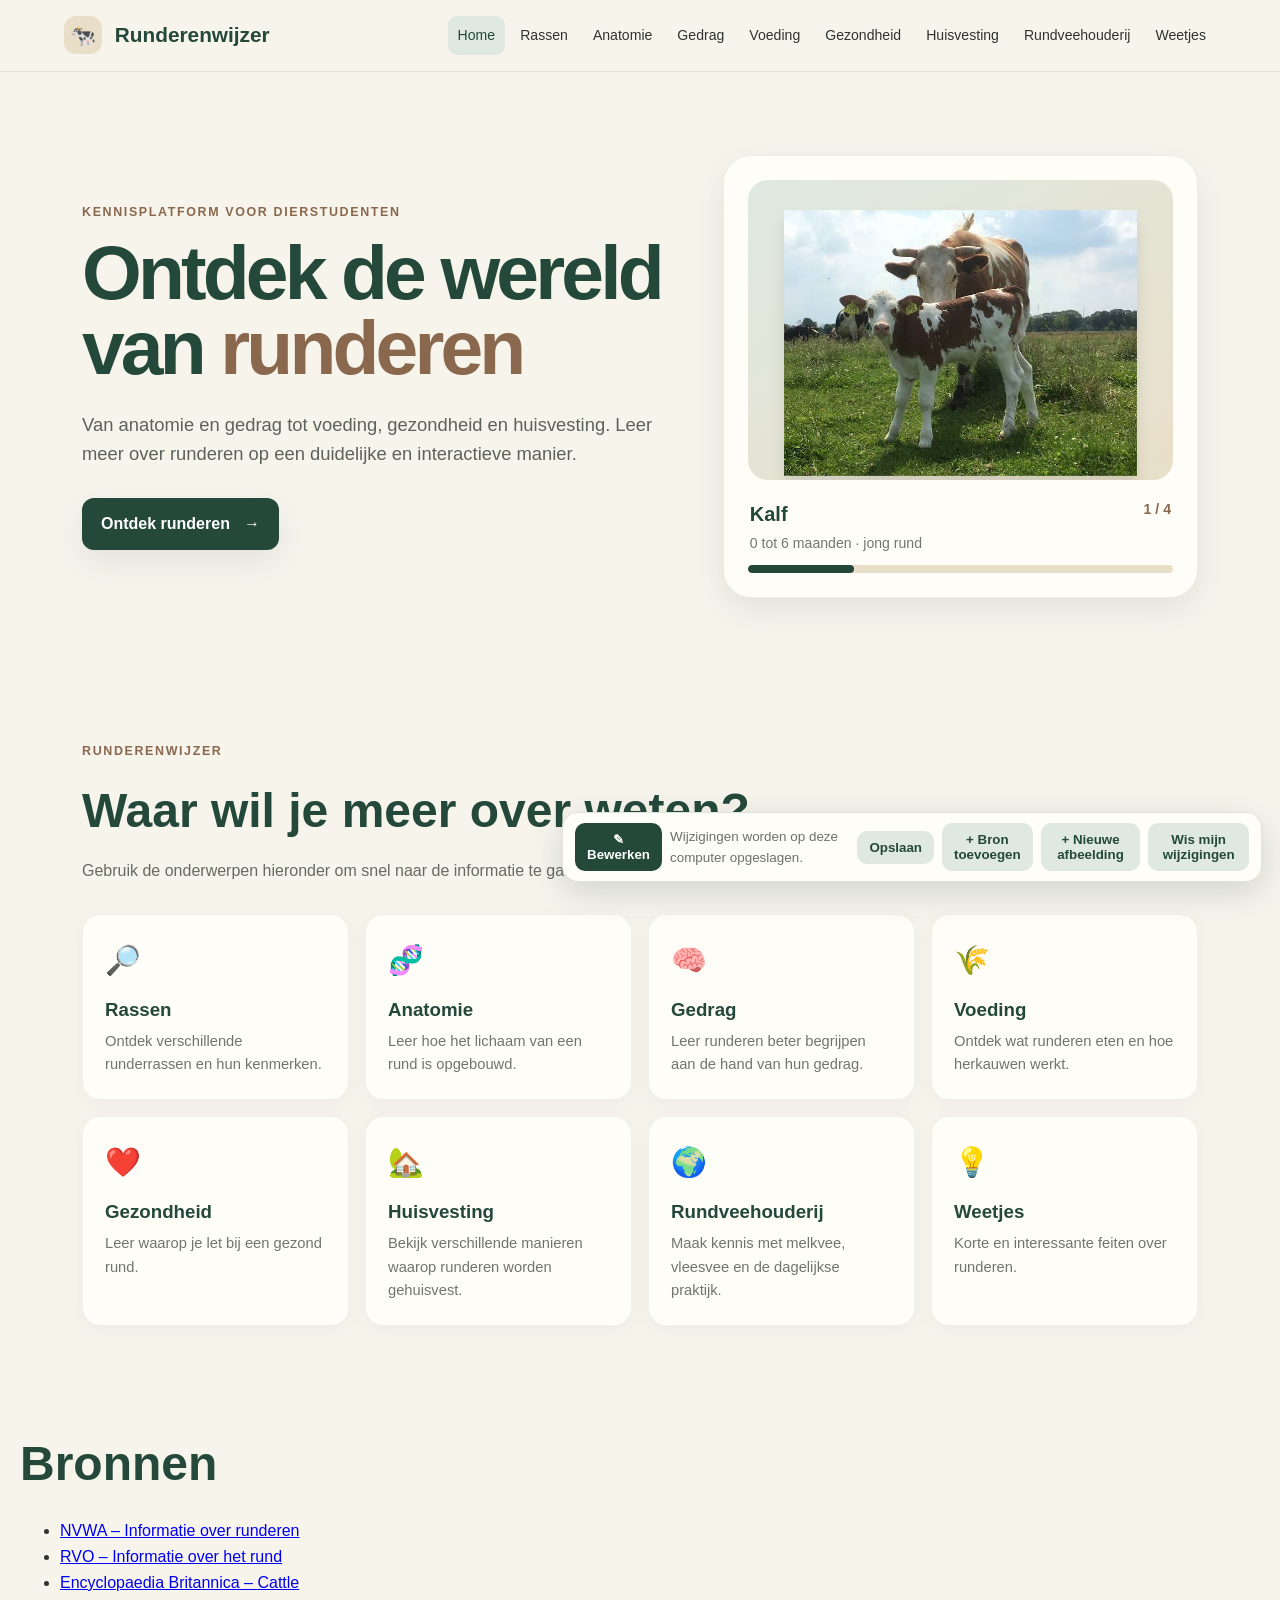
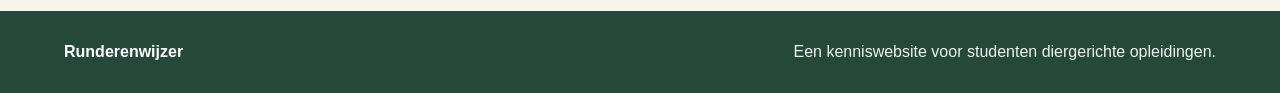
==== index.html @ a96b4395 "Voeg betrouwbare bronnen toe aan index.html" ====
<!DOCTYPE html>
<html lang="nl">
<head>
  <meta charset="UTF-8">
  <meta name="viewport" content="width=device-width, initial-scale=1.0">
  <title>Runderenwijzer</title>
  <meta name="description" content="Runderenwijzer - een interactieve kenniswebsite over runderen voor studenten diergerichte opleidingen.">
  <link rel="stylesheet" href="css/style.css?v=13">
</head>
<body>
  <header class="site-header">
    <a class="logo" href="index.html"><span class="logo-mark">🐄</span> Runderenwijzer</a>
    <nav aria-label="Hoofdnavigatie">
      <a class="active" href="index.html">Home</a>
      <a href="rassen.html">Rassen</a>
      <a href="anatomie.html">Anatomie</a>
      <a href="gedrag.html">Gedrag</a>
      <a href="voeding.html">Voeding</a>
      <a href="gezondheid.html">Gezondheid</a>
      <a href="huisvesting.html">Huisvesting</a>
      <a href="rundveehouderij.html">Rundveehouderij</a>
      <a href="weetjes.html">Weetjes</a>
    </nav>
  </header>

  <main>
    <section class="hero">
      <div class="hero-text">
        <p class="eyebrow">Kennisplatform voor dierstudenten</p>
        <h1>Ontdek de wereld van <span>runderen</span></h1>
        <p class="lead">Van anatomie en gedrag tot voeding, gezondheid en huisvesting. Leer meer over runderen op een duidelijke en interactieve manier.</p>
        <a class="button" href="#ontdek">Ontdek runderen <span>→</span></a>
      </div>

      <div class="cow-card" aria-label="Groei van kalf naar volwassen rund">
        <div class="cow-stage">
          <img class="cow-illustration" id="cowIllustration" src="images/kalf.jpg.png" alt="Kalf" />
        </div>
        <div class="growth-info">
          <div>
            <strong id="growthTitle">Kalf</strong>
            <span id="growthText">De eerste levensfase</span>
          </div>
          <span class="growth-number" id="growthNumber">1 / 4</span>
        </div>
        <div class="growth-track"><div class="growth-fill" id="growthFill"></div></div>
      </div>
    </section>

    <section class="intro" id="ontdek">
      <p class="eyebrow">Runderenwijzer</p>
      <h2>Waar wil je meer over weten?</h2>
      <p>Gebruik de onderwerpen hieronder om snel naar de informatie te gaan die je zoekt.</p>

      <div class="topic-grid">
        <a class="topic-card" href="rassen.html"><span>🔎</span><h3>Rassen</h3><p>Ontdek verschillende runderrassen en hun kenmerken.</p></a>
        <a class="topic-card" href="anatomie.html"><span>🧬</span><h3>Anatomie</h3><p>Leer hoe het lichaam van een rund is opgebouwd.</p></a>
        <a class="topic-card" href="gedrag.html"><span>🧠</span><h3>Gedrag</h3><p>Leer runderen beter begrijpen aan de hand van hun gedrag.</p></a>
        <a class="topic-card" href="voeding.html"><span>🌾</span><h3>Voeding</h3><p>Ontdek wat runderen eten en hoe herkauwen werkt.</p></a>
        <a class="topic-card" href="gezondheid.html"><span>❤️</span><h3>Gezondheid</h3><p>Leer waarop je let bij een gezond rund.</p></a>
        <a class="topic-card" href="huisvesting.html"><span>🏡</span><h3>Huisvesting</h3><p>Bekijk verschillende manieren waarop runderen worden gehuisvest.</p></a>
        <a class="topic-card" href="rundveehouderij.html"><span>🌍</span><h3>Rundveehouderij</h3><p>Maak kennis met melkvee, vleesvee en de dagelijkse praktijk.</p></a>
        <a class="topic-card" href="weetjes.html"><span>💡</span><h3>Weetjes</h3><p>Korte en interessante feiten over runderen.</p></a>
      </div>
    </section>
  
<section class="anatomy-sources">
  <h2>Bronnen</h2>
  <ul>
    <li><a href="https://www.nvwa.nl/onderwerpen/dier/runderen" target="_blank" rel="noopener noreferrer">NVWA – Informatie over runderen</a></li>
    <li><a href="https://www.rvo.nl/huis-en-hobbydieren/rund" target="_blank" rel="noopener noreferrer">RVO – Informatie over het rund</a></li>
    <li><a href="https://www.britannica.com/animal/cattle-livestock" target="_blank" rel="noopener noreferrer">Encyclopaedia Britannica – Cattle</a></li>
  </ul>
</section>
</main>

  <footer>
    <strong>Runderenwijzer</strong>
    <span>Een kenniswebsite voor studenten diergerichte opleidingen.</span>
  </footer>

  <script src="js/script.js?v=12"></script>
</body>
</html>
---- css/style.css ----
:root {
  --green: #24483a;
  --green-light: #dfe9e1;
  --cream: #f7f4ec;
  --sand: #e9dfc9;
  --brown: #8a684e;
  --text: #30332f;
  --white: #fffdf8;
  --shadow: 0 12px 35px rgba(36,72,58,.10);
}
* { box-sizing: border-box; }
html { scroll-behavior: smooth; }
body { margin: 0; font-family: Arial, Helvetica, sans-serif; color: var(--text); background: var(--cream); line-height: 1.6; }
.site-header { position: sticky; top: 0; z-index: 20; display: flex; align-items: center; justify-content: space-between; gap: 24px; padding: 16px 5%; background: rgba(247,244,236,.94); backdrop-filter: blur(10px); border-bottom: 1px solid rgba(36,72,58,.10); }
.logo { color: var(--green); text-decoration: none; font-size: 1.3rem; font-weight: 800; white-space: nowrap; }
.logo-mark { display: inline-flex; width: 38px; height: 38px; align-items: center; justify-content: center; margin-right: 7px; background: var(--sand); border-radius: 12px; }
nav { display: flex; flex-wrap: wrap; justify-content: flex-end; gap: 5px; }
nav a { color: var(--text); text-decoration: none; padding: 8px 10px; border-radius: 9px; font-size: .88rem; }
nav a:hover, nav a.active { color: var(--green); background: var(--green-light); }
main { max-width: 1240px; margin: 0 auto; }
.hero { min-height: 610px; display: grid; grid-template-columns: 1.1fr .9fr; align-items: center; gap: 60px; padding: 75px 5%; }
.eyebrow { color: var(--brown); text-transform: uppercase; letter-spacing: .13em; font-weight: 800; font-size: .78rem; margin: 0 0 12px; }
h1 { color: var(--green); font-size: clamp(2.8rem, 6vw, 5.4rem); line-height: .98; margin: 0 0 24px; letter-spacing: -.05em; }
h1 span { color: var(--brown); }
.lead { max-width: 650px; font-size: 1.15rem; color: #5c625b; margin-bottom: 30px; }
.button { display: inline-flex; gap: 14px; align-items: center; background: var(--green); color: white; text-decoration: none; padding: 13px 19px; border-radius: 12px; font-weight: 700; box-shadow: var(--shadow); }
.button:hover { transform: translateY(-2px); }
.cow-card { background: var(--white); border: 1px solid rgba(36,72,58,.08); border-radius: 28px; padding: 24px; box-shadow: var(--shadow); }
.cow-stage { height: 300px; display: grid; place-items: center; background: linear-gradient(145deg, var(--green-light), var(--sand)); border-radius: 20px; overflow: hidden; }
.cow-illustration { display: block; width: 100%; height: 100%; object-fit: contain; padding: 12px; transition: transform .7s ease, opacity .25s ease; filter: drop-shadow(0 12px 8px rgba(48,51,47,.12)); }\n.cow-illustration.is-changing { opacity: .25; }
.growth-info { display: flex; justify-content: space-between; gap: 15px; padding: 18px 2px 10px; }
.growth-info strong { display: block; color: var(--green); font-size: 1.25rem; }
.growth-info span { color: #73776f; font-size: .88rem; }
.growth-number { font-weight: 800; color: var(--brown) !important; }
.growth-track { height: 8px; background: var(--sand); border-radius: 99px; overflow: hidden; }
.growth-fill { width: 25%; height: 100%; background: var(--green); border-radius: inherit; transition: width .7s ease; }
.intro { padding: 60px 5% 100px; }
h2 { color: var(--green); font-size: clamp(2rem, 4vw, 3rem); margin: 0 0 8px; }
.intro > p:not(.eyebrow) { color: #656b63; margin-top: 0; }
.topic-grid { display: grid; grid-template-columns: repeat(4, 1fr); gap: 16px; margin-top: 30px; }
.topic-card { background: var(--white); border: 1px solid rgba(36,72,58,.07); border-radius: 18px; padding: 22px; text-decoration: none; color: inherit; box-shadow: 0 5px 20px rgba(36,72,58,.05); transition: transform .2s, box-shadow .2s; }
.topic-card:hover { transform: translateY(-5px); box-shadow: var(--shadow); }
.topic-card > span { font-size: 1.8rem; }
.topic-card h3 { color: var(--green); margin: 12px 0 5px; }
.topic-card p { color: #70756e; font-size: .92rem; margin: 0; }
footer { display: flex; justify-content: space-between; gap: 20px; padding: 28px 5%; background: var(--green); color: #eef3ed; }
footer strong { color: white; }
@media (max-width: 1000px) {
  .site-header { align-items: flex-start; flex-direction: column; }
  nav { justify-content: flex-start; }
  .hero { grid-template-columns: 1fr; padding-top: 50px; }
  .topic-grid { grid-template-columns: repeat(2, 1fr); }
}
@media (max-width: 600px) {
  .hero { padding: 40px 5%; }
  .topic-grid { grid-template-columns: 1fr; }
  footer { flex-direction: column; }
  .cow-stage { height: 240px; }
}
.anatomy-explorer { padding: 45px 5% 30px; }
.section-heading { max-width: 720px; margin-bottom: 28px; }
.section-heading h2 { margin-bottom: 6px; }
.section-heading p:last-child { color: #656b63; margin-top: 0; }
.anatomy-layout { display: grid; grid-template-columns: 1.2fr .8fr; gap: 24px; align-items: stretch; }
.interactive-cow { position: relative; min-height: 390px; display: grid; place-items: center; overflow: hidden; background: linear-gradient(145deg,var(--green-light),var(--sand)); border-radius: 26px; }
.cow-image-wrap { position: relative; width: min(82%, 720px); aspect-ratio: 900 / 560; }
.cow-big { position: absolute; inset: 0; width: 100%; height: 100%; object-fit: contain; filter: drop-shadow(0 14px 8px rgba(48,51,47,.14)); user-select: none; }
.hotspot { position: absolute; width: 42px; height: 42px; margin: 0; padding: 0; transform: translate(-50%,-50%); border: 3px solid var(--white); border-radius: 50%; background: var(--green); color: white; cursor: pointer; box-shadow: 0 5px 16px rgba(36,72,58,.25); font-size: 11px; transition: transform .2s, background .2s; z-index: 2; }
.hotspot span { position: absolute; left: 35px; top: 7px; white-space: nowrap; background: var(--white); color: var(--green); padding: 4px 8px; border-radius: 7px; font-size: .75rem; font-weight: 700; opacity: 0; pointer-events: none; transition: opacity .2s; }
.hotspot:hover, .hotspot:focus { transform: translate(-50%,-50%) scale(1.15); background: var(--brown); }
.hotspot:hover span, .hotspot:focus span { opacity: 1; }

/* Posities zijn gebaseerd op de coördinaten van cow.svg (900 x 560). */
.hotspot-ear { left: 18.3%; top: 43.8%; }
.hotspot-eye { left: 23.9%; top: 56.3%; }
.hotspot-mouth { left: 27.8%; top: 63.6%; }
.hotspot-belly { left: 60%; top: 60.7%; }
.hotspot-udder { left: 57.3%; top: 75.7%; }
.hotspot-hoof { left: 76.7%; top: 87.1%; }

.anatomy-info { display: flex; flex-direction: column; justify-content: center; padding: 35px; background: var(--white); border-radius: 26px; box-shadow: var(--shadow); }
.info-tag { width: fit-content; padding: 5px 9px; border-radius: 99px; background: var(--green-light); color: var(--green); font-size: .75rem; font-weight: 800; }
.anatomy-info h3 { color: var(--green); font-size: 1.8rem; margin: 15px 0 8px; }
.anatomy-info p { color: #666c65; margin-top: 0; }
.small-button { width: fit-content; margin-top: 12px; padding: 10px 14px; font-size: .9rem; }
@media (max-width: 800px) {
  .anatomy-layout { grid-template-columns: 1fr; }
  .interactive-cow { min-height: 320px; }
  .cow-image-wrap { width: min(92%, 720px); }
}

/* Bewerkmodus */
#editorToolbar {
  position: fixed;
  right: 18px;
  bottom: 18px;
  z-index: 1000;
  display: flex;
  align-items: center;
  gap: 8px;
  max-width: min(95vw, 700px);
  padding: 10px 12px;
  background: var(--white);
  border: 1px solid rgba(36,72,58,.14);
  border-radius: 16px;
  box-shadow: 0 10px 35px rgba(36,72,58,.18);
  font-size: .84rem;
}
#editorToolbar button {
  border: 0;
  padding: 9px 12px;
  border-radius: 10px;
  background: var(--green-light);
  color: var(--green);
  font-weight: 800;
  cursor: pointer;
}
#editorToolbar .editor-main-btn {
  background: var(--green);
  color: white;
}
#editorToolbar button:hover { transform: translateY(-1px); }
#editorStatus { color: #6b7169; }
body.edit-mode main h1,
body.edit-mode main h2,
body.edit-mode main h3,
body.edit-mode main p,
body.edit-mode main .growth-info strong,
body.edit-mode main .growth-info span {
  outline: 2px dashed rgba(36,72,58,.35);
  outline-offset: 4px;
  cursor: text;
}
#hotspotEditor {
  position: fixed;
  inset: 0;
  z-index: 1100;
  display: none;
  align-items: center;
  justify-content: center;
  padding: 20px;
  background: rgba(20,30,25,.36);
}
#hotspotEditor.visible { display: flex; }
.hotspot-editor-box {
  width: min(520px, 100%);
  padding: 26px;
  background: var(--white);
  border-radius: 20px;
  box-shadow: 0 18px 55px rgba(0,0,0,.22);
  position: relative;
}
.hotspot-editor-box h3 { margin-top: 0; color: var(--green); }
.hotspot-editor-box label {
  display: block;
  margin: 12px 0;
  color: var(--green);
  font-weight: 800;
  font-size: .88rem;
}
.hotspot-editor-box input,
.hotspot-editor-box textarea {
  width: 100%;
  margin-top: 6px;
  padding: 10px 12px;
  border: 1px solid rgba(36,72,58,.18);
  border-radius: 10px;
  font: inherit;
  color: var(--text);
  background: #fff;
}
.hotspot-editor-close {
  position: absolute;
  top: 10px;
  right: 12px;
  border: 0;
  background: transparent;
  font-size: 1.7rem;
  color: #6d726c;
  cursor: pointer;
}
@media (max-width: 700px) {
  #editorToolbar {
    left: 10px;
    right: 10px;
    bottom: 10px;
    flex-wrap: wrap;
    justify-content: flex-start;
  }
  #editorStatus { width: 100%; }
}


body.edit-mode .editable-image {
  outline: 3px dashed rgba(138,104,78,.7);
  outline-offset: 5px;
  cursor: pointer;
}
body.edit-mode .editable-image:hover {
  filter: brightness(.97) drop-shadow(0 14px 8px rgba(48,51,47,.18));
}


.user-added-images {
  padding: 30px 5% 70px;
}
.user-added-images .section-heading {
  margin-bottom: 20px;
}
.user-image-item {
  display: inline-flex;
  vertical-align: top;
  flex-direction: column;
  width: min(360px, 100%);
  margin: 0 16px 16px 0;
  padding: 12px;
  background: var(--white);
  border-radius: 18px;
  box-shadow: 0 5px 20px rgba(36,72,58,.07);
}
.user-added-image {
  width: 100%;
  max-height: 300px;
  object-fit: contain;
  border-radius: 12px;
  background: var(--green-light);
}
.user-image-item p {
  margin: 10px 4px 2px;
  color: var(--green);
  font-weight: 700;
}

.user-added-images{padding:30px 5% 70px}
.user-images-grid{display:grid;grid-template-columns:repeat(auto-fit,minmax(220px,1fr));gap:18px}
.user-image-item{background:var(--white);border-radius:18px;padding:12px;box-shadow:0 5px 20px rgba(36,72,58,.07)}
.user-added-image{display:block;width:100%;max-height:320px;object-fit:contain;border-radius:12px;background:var(--green-light)}
.user-image-item p{margin:10px 4px 2px;color:var(--green);font-weight:700}

/* Rassen */
.race-card {
  margin-top: 34px;
  text-align: left;
  padding: 28px;
}
.race-card h2 {
  margin-bottom: 22px;
}
.race-info-grid {
  display: grid;
  grid-template-columns: repeat(2, minmax(0, 1fr));
  gap: 16px;
}
.race-field {
  background: var(--green-light);
  border-radius: 14px;
  padding: 16px;
}
.race-field h3 {
  margin: 0 0 7px;
  color: var(--green);
  font-size: 1rem;
}
.race-field p {
  min-height: 42px;
  margin: 0;
  color: #60665f;
  white-space: pre-wrap;
}
.race-field p:empty::before {
  content: "Klik op Bewerken om hier informatie in te vullen.";
  color: #8b9189;
  font-style: italic;
}
.race-image-field {
  display: flex;
  flex-direction: column;
}
.race-image {
  display: block;
  width: 100%;
  height: 180px;
  object-fit: contain;
  margin-top: 4px;
  border-radius: 10px;
  background: rgba(255,253,248,.75);
}
.race-sources {
  margin-top: 16px;
}
@media (max-width: 700px) {
  .race-info-grid {
    grid-template-columns: 1fr;
  }
  .race-card {
    padding: 20px;
  }
}


/* Verborgen rasvelden behouden hun plek voor de editor, maar zijn niet zichtbaar. */
.race-hidden-field { display: none !important; }


/* Bronnenveld is altijd goed zichtbaar en klikbaar in de bewerkmodus */
.race-sources p { min-height: 32px; }
.edit-mode .race-sources p { min-height: 45px; padding: 10px; border: 1px dashed currentColor; border-radius: 8px; cursor: text; }
.edit-mode .race-sources p:empty::before { content: "Klik hier om een bron in te vullen"; opacity: .55; }


/* Gedrag */
.gedrag-page { padding-bottom: 70px; }
.gedrag-intro { padding-bottom: 35px; }
.gedrag-grid { display:flex; flex-direction:column; gap:18px; margin:0 5%; }
.gedrag-card { width:100%; min-height:145px; padding:26px 30px; }
.gedrag-card h2 { font-size:1.45rem; margin-bottom:8px; }
.gedrag-card p { margin:0; line-height:1.6; }

/* Opdrachtpagina's */
.assignment-page { padding-bottom:70px; }
.assignment-intro { padding-bottom:35px; }
.assignment-grid { display:flex; flex-direction:column; gap:18px; margin:0 5%; }
.assignment-card { width:100%; min-height:135px; padding:26px 30px; }
.assignment-card h2 { font-size:1.45rem; margin-bottom:8px; }
.assignment-card p { margin:0; line-height:1.6; }
.assignment-section { margin:0 5% 60px; }
.planning-grid { display:flex; flex-direction:column; gap:18px; }
.planning-row { display:grid; grid-template-columns:110px repeat(5,minmax(0,1fr)); gap:12px; align-items:stretch; padding:18px; background:var(--white); border:1px solid rgba(36,72,58,.07); border-radius:18px; box-shadow:0 5px 20px rgba(36,72,58,.05); }
.planning-row > strong { color:var(--green); font-size:1.15rem; padding:12px 4px; }
.planning-row div { background:var(--green-light); border-radius:12px; padding:12px; }
.planning-row h3 { margin:0 0 5px; color:var(--green); font-size:.9rem; }
.planning-row p { margin:0; color:#70756e; font-size:.85rem; }
.signal-game { margin:0 5% 60px; display:grid; grid-template-columns:1fr 1fr; gap:28px; padding:30px; }
.signal-clue { background:var(--green-light); border-radius:16px; padding:24px; }
.signal-clue h2,.signal-quiz h2 { margin-top:0; font-size:1.6rem; }
.signal-clue dl { display:grid; grid-template-columns:1fr 1fr; gap:8px 18px; margin:0; }
.signal-clue dt { font-weight:800; color:var(--green); }
.signal-clue dd { margin:0; color:#60665f; }
.signal-quiz { padding:8px 4px; }
.signal-quiz label { display:block; margin:0 0 14px; color:var(--green); font-weight:800; }
.signal-quiz select { display:block; width:100%; margin-top:6px; padding:11px; border:1px solid rgba(36,72,58,.18); border-radius:10px; background:white; font:inherit; }
#signalResult { min-height:28px; font-weight:800; color:var(--green); }

/* Nieuwe anatomieplaten */
.anatomy-plate-section { margin:0 5% 70px; }
.anatomy-plate { position:relative; display:flex; align-items:center; justify-content:center; padding:25px; min-height:430px; background:var(--white); border:1px solid rgba(36,72,58,.07); border-radius:24px; box-shadow:var(--shadow); overflow:hidden; }
.anatomy-plate img { display:block; width:100%; max-width:900px; max-height:520px; object-fit:contain; }
.anatomy-part { position:absolute; transform:translate(-50%,-50%); border:2px solid var(--white); border-radius:999px; background:var(--green); color:white; padding:8px 11px; font:inherit; font-size:.75rem; font-weight:800; cursor:pointer; box-shadow:0 4px 12px rgba(36,72,58,.22); }
.anatomy-part:hover,.anatomy-part:focus { background:var(--brown); transform:translate(-50%,-50%) scale(1.06); }
.anatomy-popup { margin-top:16px; padding:20px 24px; background:var(--green-light); border-radius:16px; color:#60665f; }
.anatomy-popup strong { display:block; color:var(--green); font-size:1.15rem; margin-bottom:5px; }
.anatomy-popup p { margin:0; }
.anatomy-assignment { display:flex; flex-direction:column; gap:18px; margin:0 5% 70px; }
.anatomy-assignment .topic-card { width:100%; }
.digestive-plate { background:var(--green-light); }
.exterior-plate { background:var(--sand); }

@media(max-width:900px){
  .planning-row{grid-template-columns:1fr 1fr}
  .planning-row>strong{grid-column:1/-1}
  .signal-game{grid-template-columns:1fr}
}
@media(max-width:700px){
  .assignment-card{padding:22px}
  .planning-row{grid-template-columns:1fr}
  .signal-game{margin:0 5% 50px;padding:20px}
  .signal-clue dl{grid-template-columns:1fr}
  .anatomy-plate{min-height:320px;padding:12px}
  .anatomy-part{font-size:.62rem;padding:6px 8px}
}


/* Anatomie: klikpunten volgen exact de afbeelding */
.anatomy-plate { overflow: visible; }
.anatomy-image-wrap { position: relative; width: 100%; max-width: 900px; margin: 0 auto; line-height: 0; }
.anatomy-image-wrap img { display:block; width:100%; height:auto; max-width:none; max-height:none; object-fit:contain; }
.anatomy-image-wrap .anatomy-part { position:absolute; z-index:2; }
.digestive-plate { min-height:0; padding:24px; }
.exterior-plate { min-height:0; padding:24px; }
@media(max-width:700px){
  .anatomy-plate { padding:10px; }
  .digestive-plate,.exterior-plate { padding:10px; }
}

.anatomy-info-editor{margin-top:16px;padding:22px 24px;background:var(--white);border:1px solid rgba(36,72,58,.08);border-radius:16px;box-shadow:var(--shadow);}
.anatomy-info-editor h3{margin:0 0 6px;color:var(--green);}
.anatomy-info-editor p{margin:0 0 12px;color:#70756e;}
.anatomy-info-editor textarea{display:block;width:100%;min-height:120px;box-sizing:border-box;padding:12px;border:1px solid rgba(36,72,58,.18);border-radius:10px;font:inherit;resize:vertical;background:#fffdf8;}
.anatomy-info-editor .button{margin-top:10px;border:0;cursor:pointer;}


/* Plaat 1: zichtbare klikpunten zonder tekstlabels */
.digestive-plate .anatomy-part {
  width: 20px !important;
  height: 20px !important;
  padding: 0 !important;
  opacity: 1 !important;
  overflow: hidden;
  color: transparent !important;
  font-size: 0 !important;
  line-height: 0 !important;
  border: 3px solid #fffdf8;
  border-radius: 50%;
  background: #b35f3b;
  box-shadow: 0 0 0 2px rgba(36,72,58,.35), 0 3px 8px rgba(0,0,0,.24);
  cursor: pointer;
}
.digestive-plate .anatomy-part:hover,
.digestive-plate .anatomy-part:focus {
  background: #24483a;
  transform: translate(-50%,-50%) scale(1.25);
}


/* Plaat 1: compacte klikstippen; de naam en uitleg verschijnen in het infovenster */
.digestive-plate .anatomy-part {
  width: 20px !important;
  height: 20px !important;
  min-width: 20px !important;
  min-height: 20px !important;
  padding: 0 !important;
  overflow: hidden;
  color: transparent !important;
  font-size: 0 !important;
  line-height: 0 !important;
  border: 3px solid #fffdf8;
  border-radius: 50%;
  background: #087849;
  box-shadow: 0 0 0 1px rgba(36,72,58,.2), 0 2px 5px rgba(0,0,0,.22);
  white-space: nowrap;
}
.digestive-plate .anatomy-part:hover,
.digestive-plate .anatomy-part:focus {
  background: #b35f3b;
  transform: translate(-50%,-50%) scale(1.2);
}


/* Anatomie: laat de naam van een groen klikpunt zien bij aanwijzen of toetsenbordfocus */
.digestive-plate .anatomy-part { position:absolute; width:20px !important; height:20px !important; padding:0 !important; color:transparent !important; font-size:0 !important; overflow:visible; }
.digestive-plate .anatomy-part::after { content:attr(title); position:absolute; left:50%; bottom:calc(100% + 7px); transform:translateX(-50%); display:none; width:max-content; max-width:180px; white-space:normal; padding:5px 8px; border-radius:6px; background:var(--green); color:#fff; font-size:12px; line-height:1.2; font-weight:700; z-index:5; box-shadow:0 3px 8px rgba(0,0,0,.18); }
.digestive-plate .anatomy-part:hover::after,.digestive-plate .anatomy-part:focus-visible::after { display:block; }


/* Versleepbare anatomiepunten: alleen actief tijdens Bewerken */
body.edit-mode .anatomy-plate .anatomy-part { cursor: grab; touch-action: none; }
body.edit-mode .anatomy-plate .anatomy-part:active { cursor: grabbing; }


/* Anatomie: duidelijke groepen voor onderdelen van het spijsverteringsstelsel */
.anatomy-info-group { margin: 26px 0 34px; }
.anatomy-group-heading { color: var(--green); font-size: 1.35rem; margin: 0 0 14px; padding-bottom: 8px; border-bottom: 2px solid rgba(36,72,58,.16); }
.anatomy-info-group .anatomy-info-grid { display: grid; grid-template-columns: repeat(auto-fit, minmax(210px, 1fr)); gap: 16px; }
.anatomy-info-group .topic-card { min-width: 0; }
.anatomy-info-group .topic-card h4 { color: var(--green); font-size: 1.05rem; margin: 0 0 8px; }
.anatomy-info-group .topic-card p { margin: 0; }
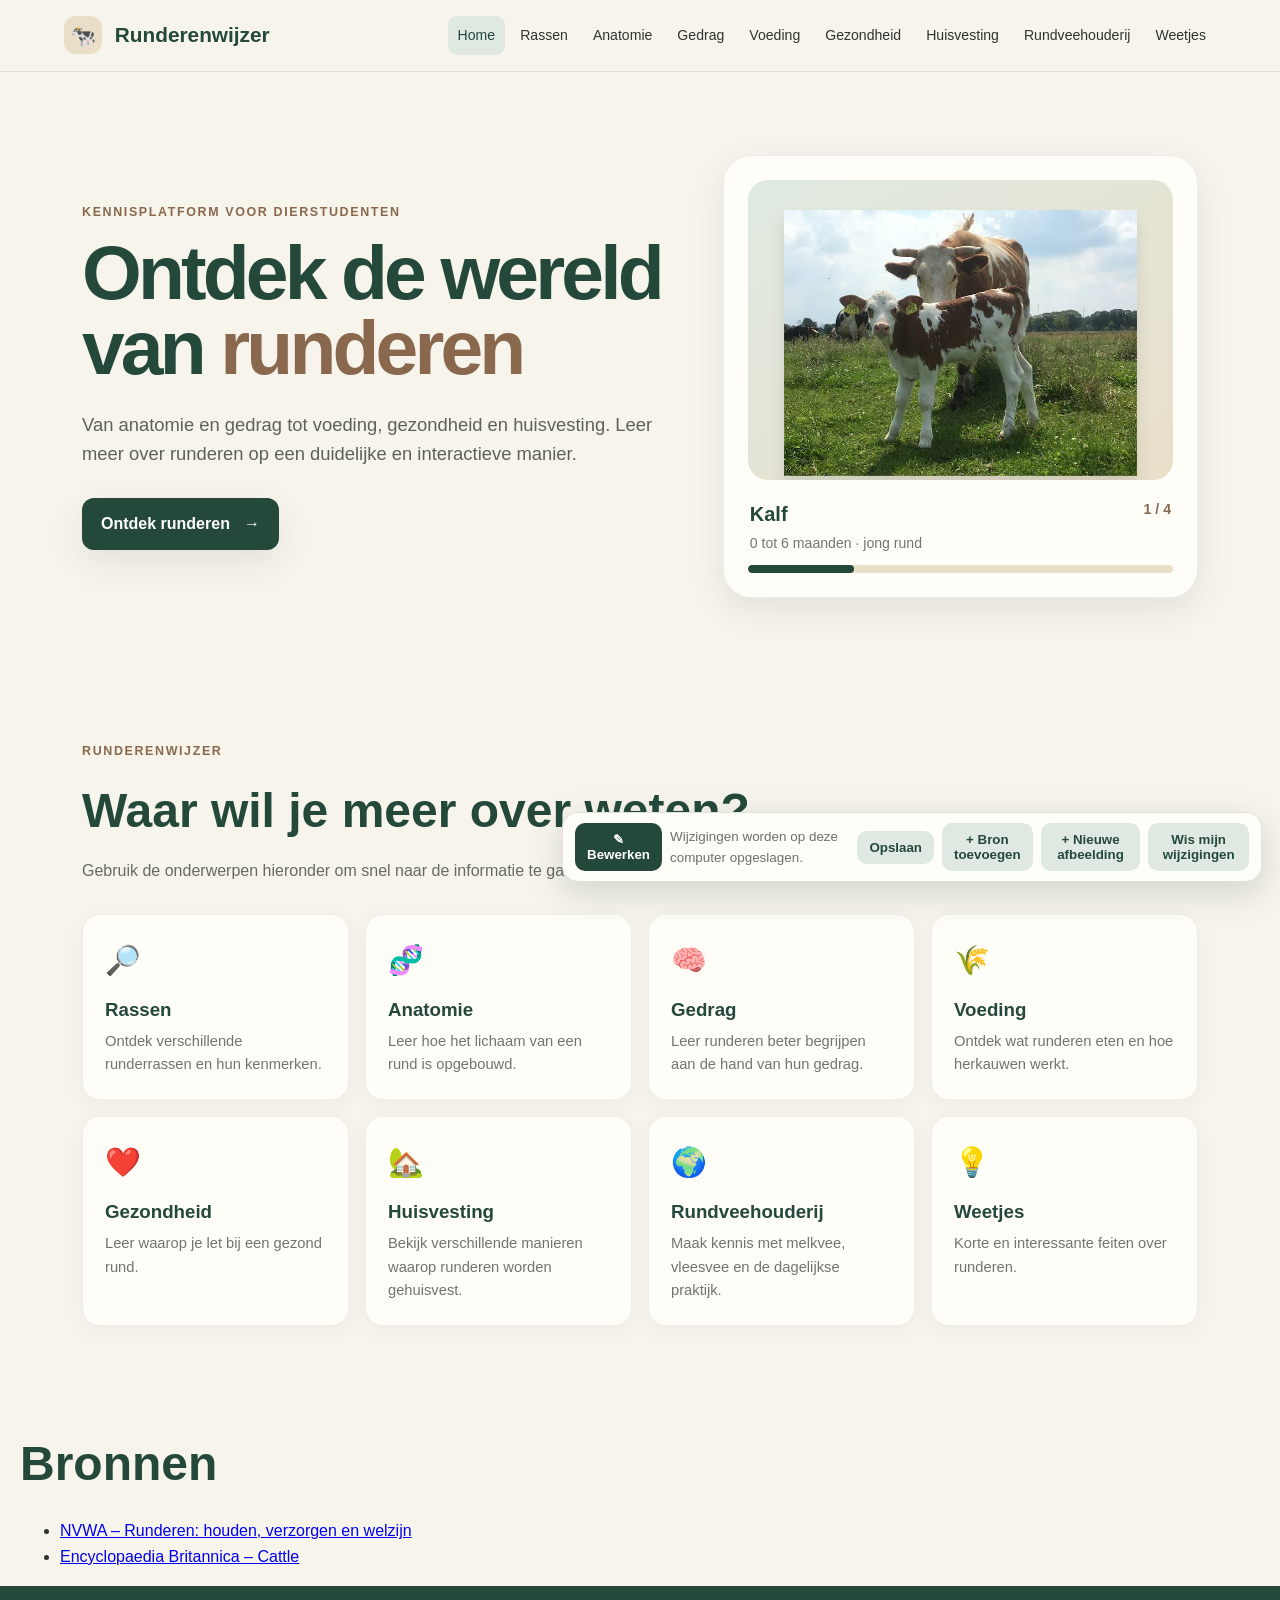
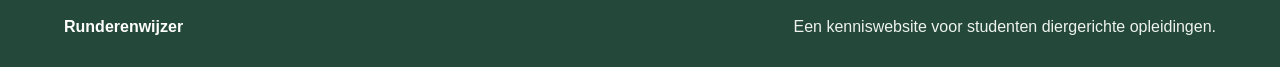
==== commit d6c034a4: "Vervang algemene bronnen door pagina-specifieke bronnen" ====
--- a/index.html
+++ b/index.html
@@ -67,8 +67,7 @@
 <section class="anatomy-sources">
   <h2>Bronnen</h2>
   <ul>
-    <li><a href="https://www.nvwa.nl/onderwerpen/dier/runderen" target="_blank" rel="noopener noreferrer">NVWA – Informatie over runderen</a></li>
-    <li><a href="https://www.rvo.nl/huis-en-hobbydieren/rund" target="_blank" rel="noopener noreferrer">RVO – Informatie over het rund</a></li>
+    <li><a href="https://www.nvwa.nl/onderwerpen/dier/runderen" target="_blank" rel="noopener noreferrer">NVWA – Runderen: houden, verzorgen en welzijn</a></li>
     <li><a href="https://www.britannica.com/animal/cattle-livestock" target="_blank" rel="noopener noreferrer">Encyclopaedia Britannica – Cattle</a></li>
   </ul>
 </section>
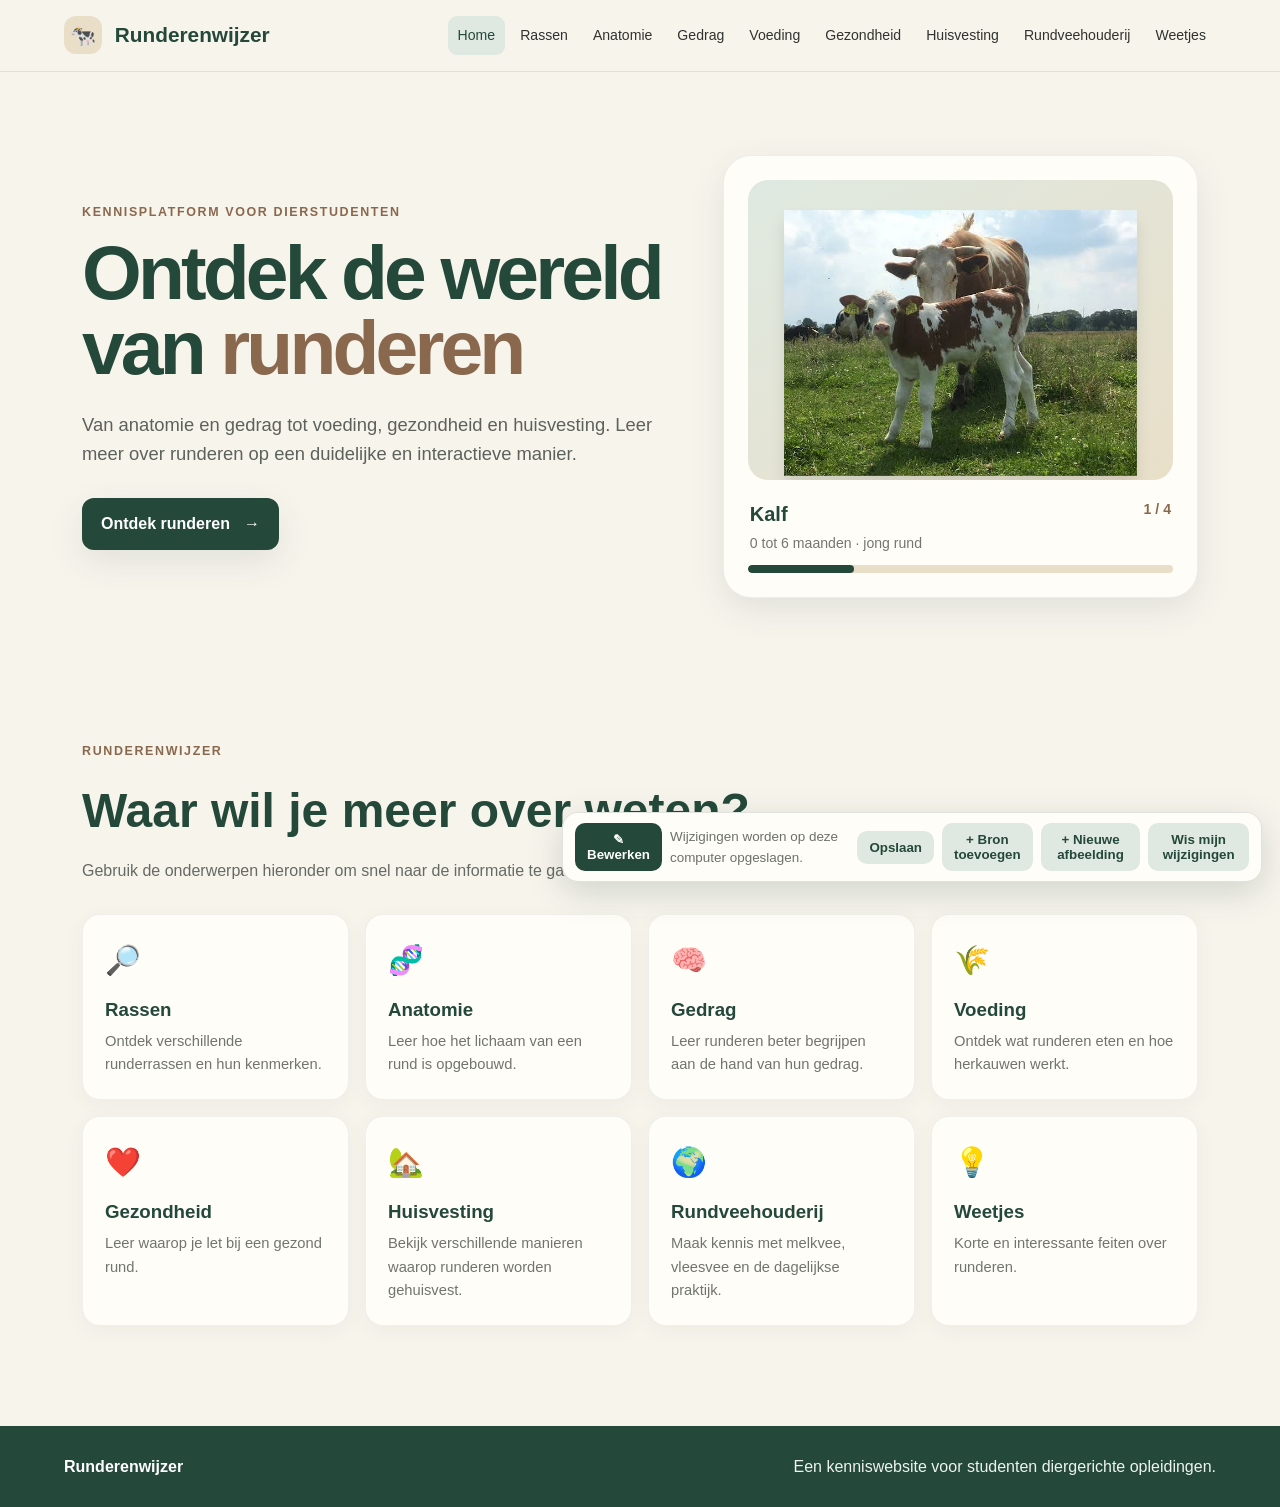
==== commit 21cdcc4a: "Remove prefilled source list" ====
--- a/index.html
+++ b/index.html
@@ -63,14 +63,6 @@
         <a class="topic-card" href="weetjes.html"><span>💡</span><h3>Weetjes</h3><p>Korte en interessante feiten over runderen.</p></a>
       </div>
     </section>
-  
-<section class="anatomy-sources">
-  <h2>Bronnen</h2>
-  <ul>
-    <li><a href="https://www.nvwa.nl/onderwerpen/dier/runderen" target="_blank" rel="noopener noreferrer">NVWA – Runderen: houden, verzorgen en welzijn</a></li>
-    <li><a href="https://www.britannica.com/animal/cattle-livestock" target="_blank" rel="noopener noreferrer">Encyclopaedia Britannica – Cattle</a></li>
-  </ul>
-</section>
 </main>
 
   <footer>
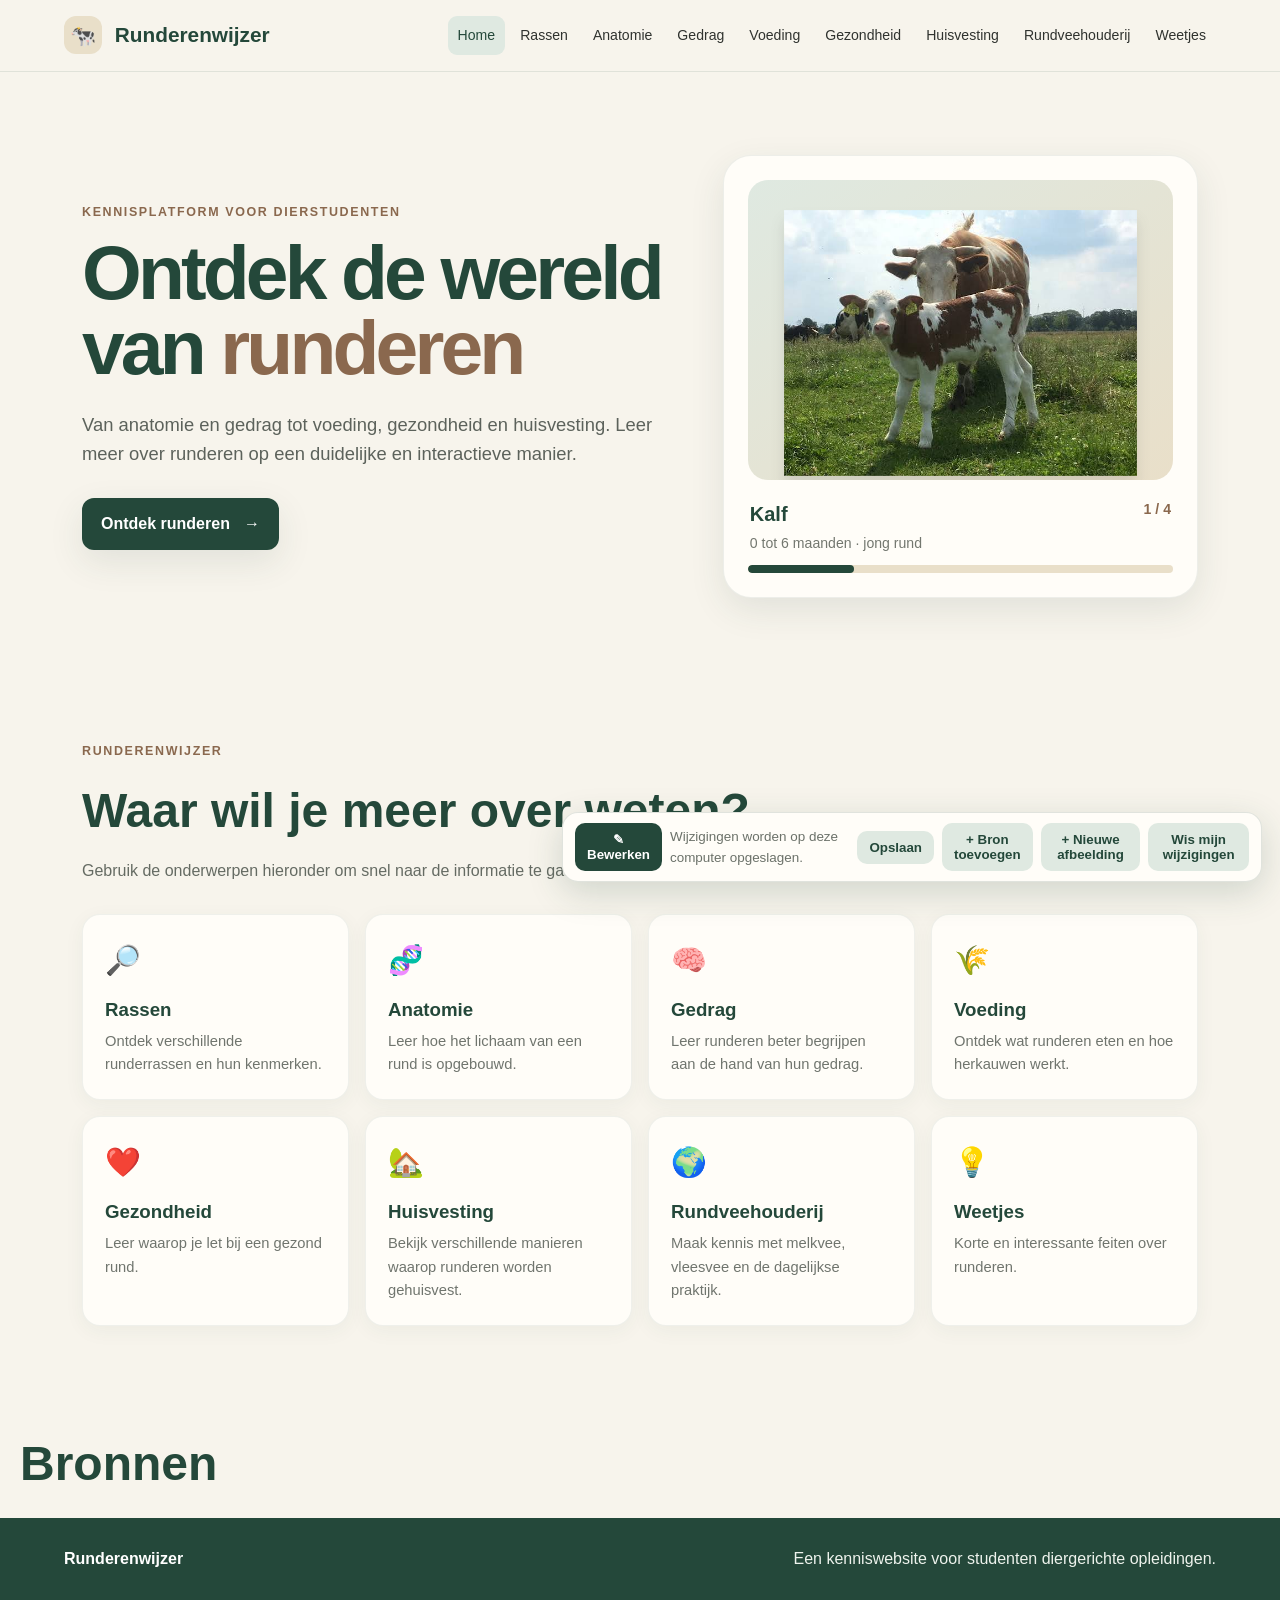
==== commit 223d0a9c: "Restore empty editable sources section" ====
--- a/index.html
+++ b/index.html
@@ -63,6 +63,11 @@
         <a class="topic-card" href="weetjes.html"><span>💡</span><h3>Weetjes</h3><p>Korte en interessante feiten over runderen.</p></a>
       </div>
     </section>
+
+<section class="anatomy-sources">
+  <h2>Bronnen</h2>
+  <ul></ul>
+</section>
 </main>
 
   <footer>
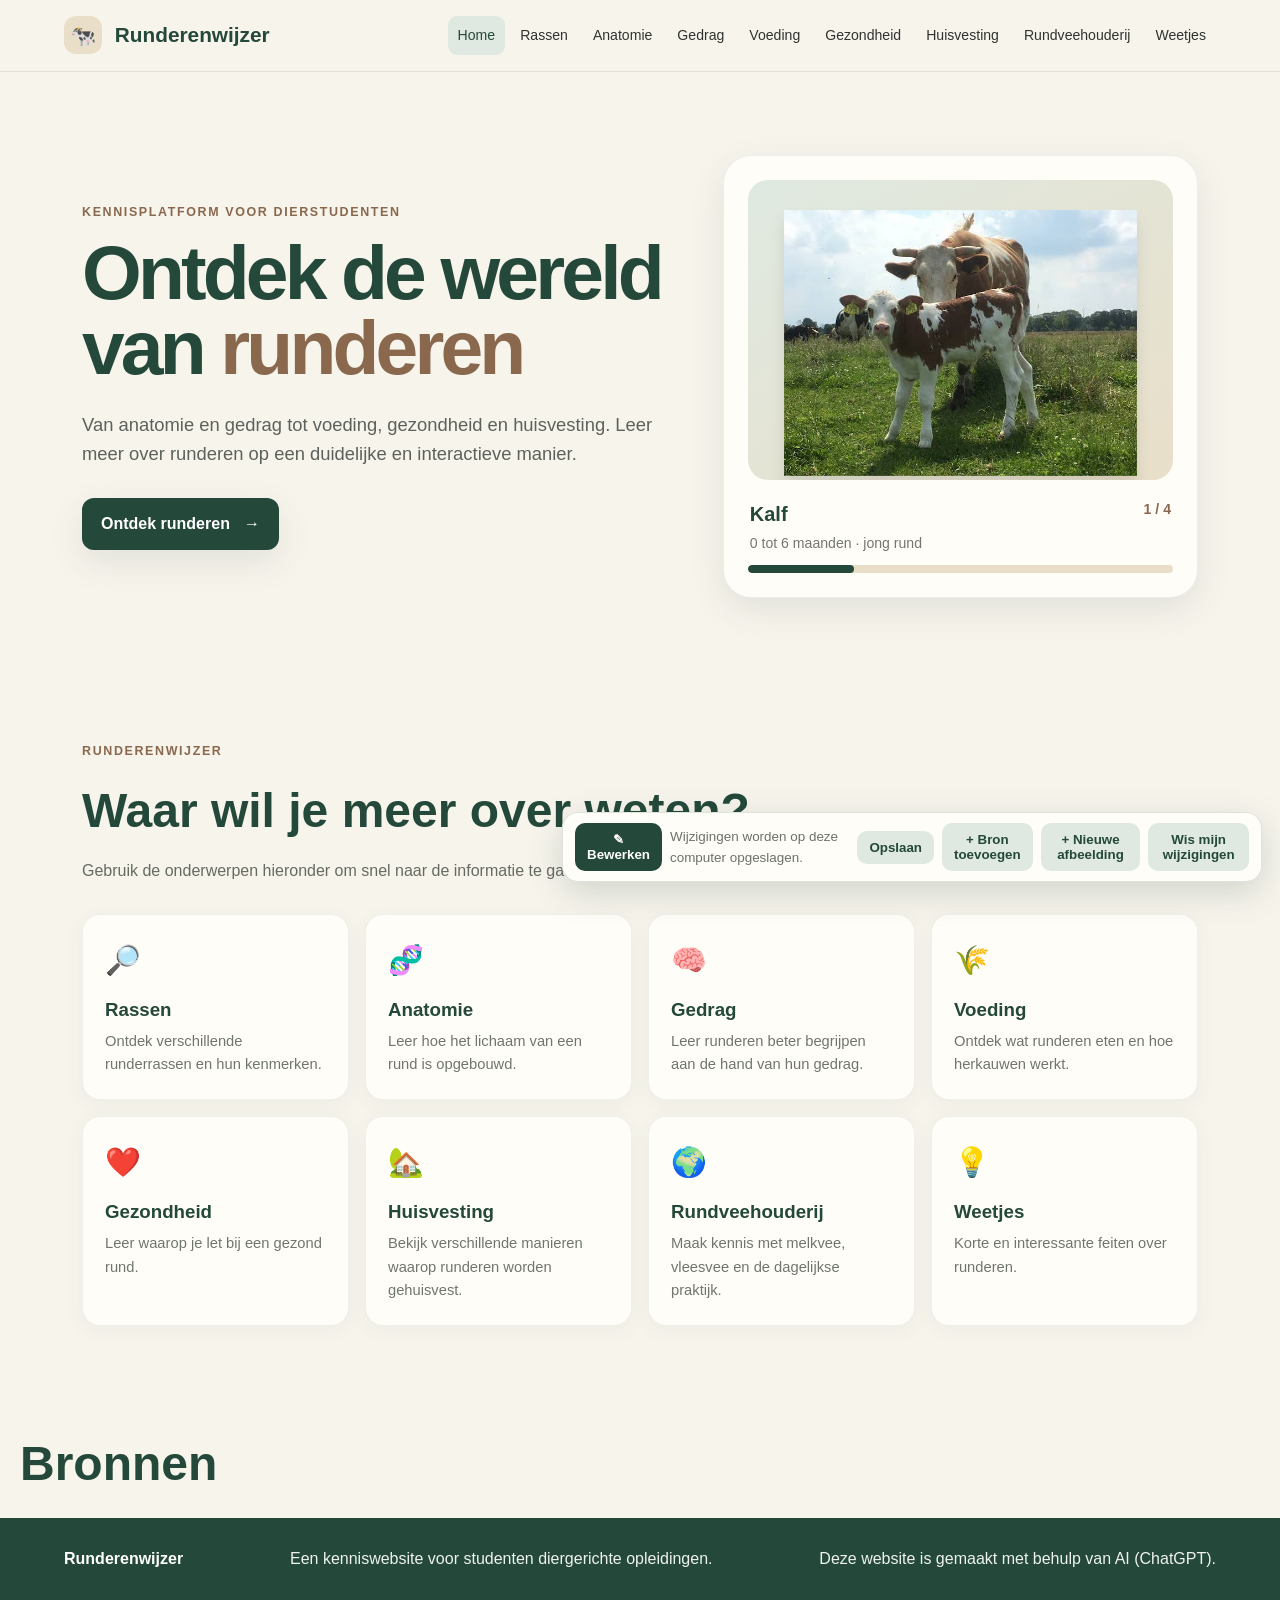
==== commit fb9123cb: "Add AI (ChatGPT) website credit" ====
--- a/index.html
+++ b/index.html
@@ -73,7 +73,8 @@
   <footer>
     <strong>Runderenwijzer</strong>
     <span>Een kenniswebsite voor studenten diergerichte opleidingen.</span>
-  </footer>
+  <span>Deze website is gemaakt met behulp van AI (ChatGPT).</span>
+</footer>
 
   <script src="js/script.js?v=12"></script>
 </body>
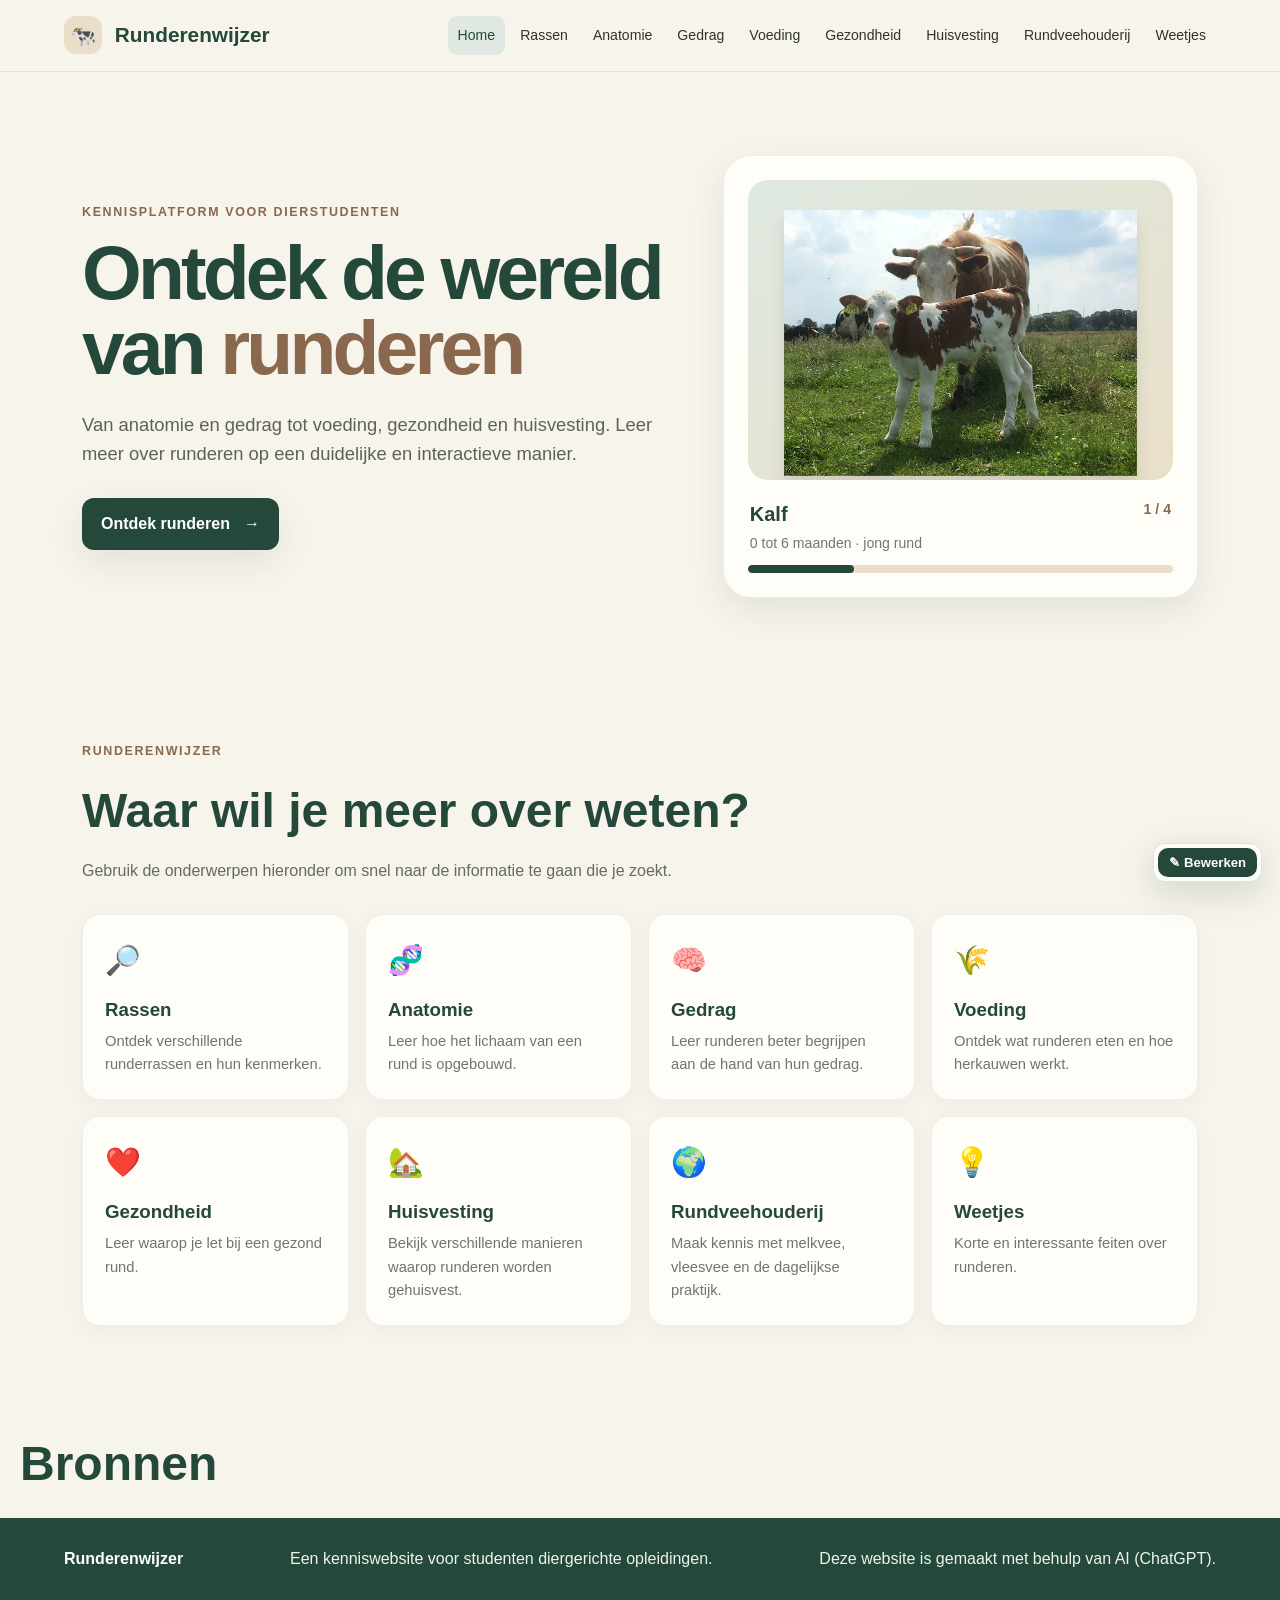
==== commit 548d58f9: "Refresh site assets for compact editor" ====
--- a/index.html
+++ b/index.html
@@ -5,7 +5,7 @@
   <meta name="viewport" content="width=device-width, initial-scale=1.0">
   <title>Runderenwijzer</title>
   <meta name="description" content="Runderenwijzer - een interactieve kenniswebsite over runderen voor studenten diergerichte opleidingen.">
-  <link rel="stylesheet" href="css/style.css?v=13">
+  <link rel="stylesheet" href="css/style.css?v=16">
 </head>
 <body>
   <header class="site-header">
@@ -76,6 +76,6 @@
   <span>Deze website is gemaakt met behulp van AI (ChatGPT).</span>
 </footer>
 
-  <script src="js/script.js?v=12"></script>
+  <script src="js/script.js?v=16"></script>
 </body>
 </html>
--- a/css/style.css
+++ b/css/style.css
@@ -106,6 +106,19 @@
   box-shadow: 0 10px 35px rgba(36,72,58,.18);
   font-size: .84rem;
 }
+#editorToolbar:not(.expanded) {
+  gap: 0;
+  width: auto;
+  padding: 4px;
+  border-radius: 12px;
+}
+#editorToolbar:not(.expanded) > :not(.editor-main-btn) {
+  display: none;
+}
+#editorToolbar:not(.expanded) .editor-main-btn {
+  padding: 7px 11px;
+  font-size: .82rem;
+}
 #editorToolbar button {
   border: 0;
   padding: 9px 12px;
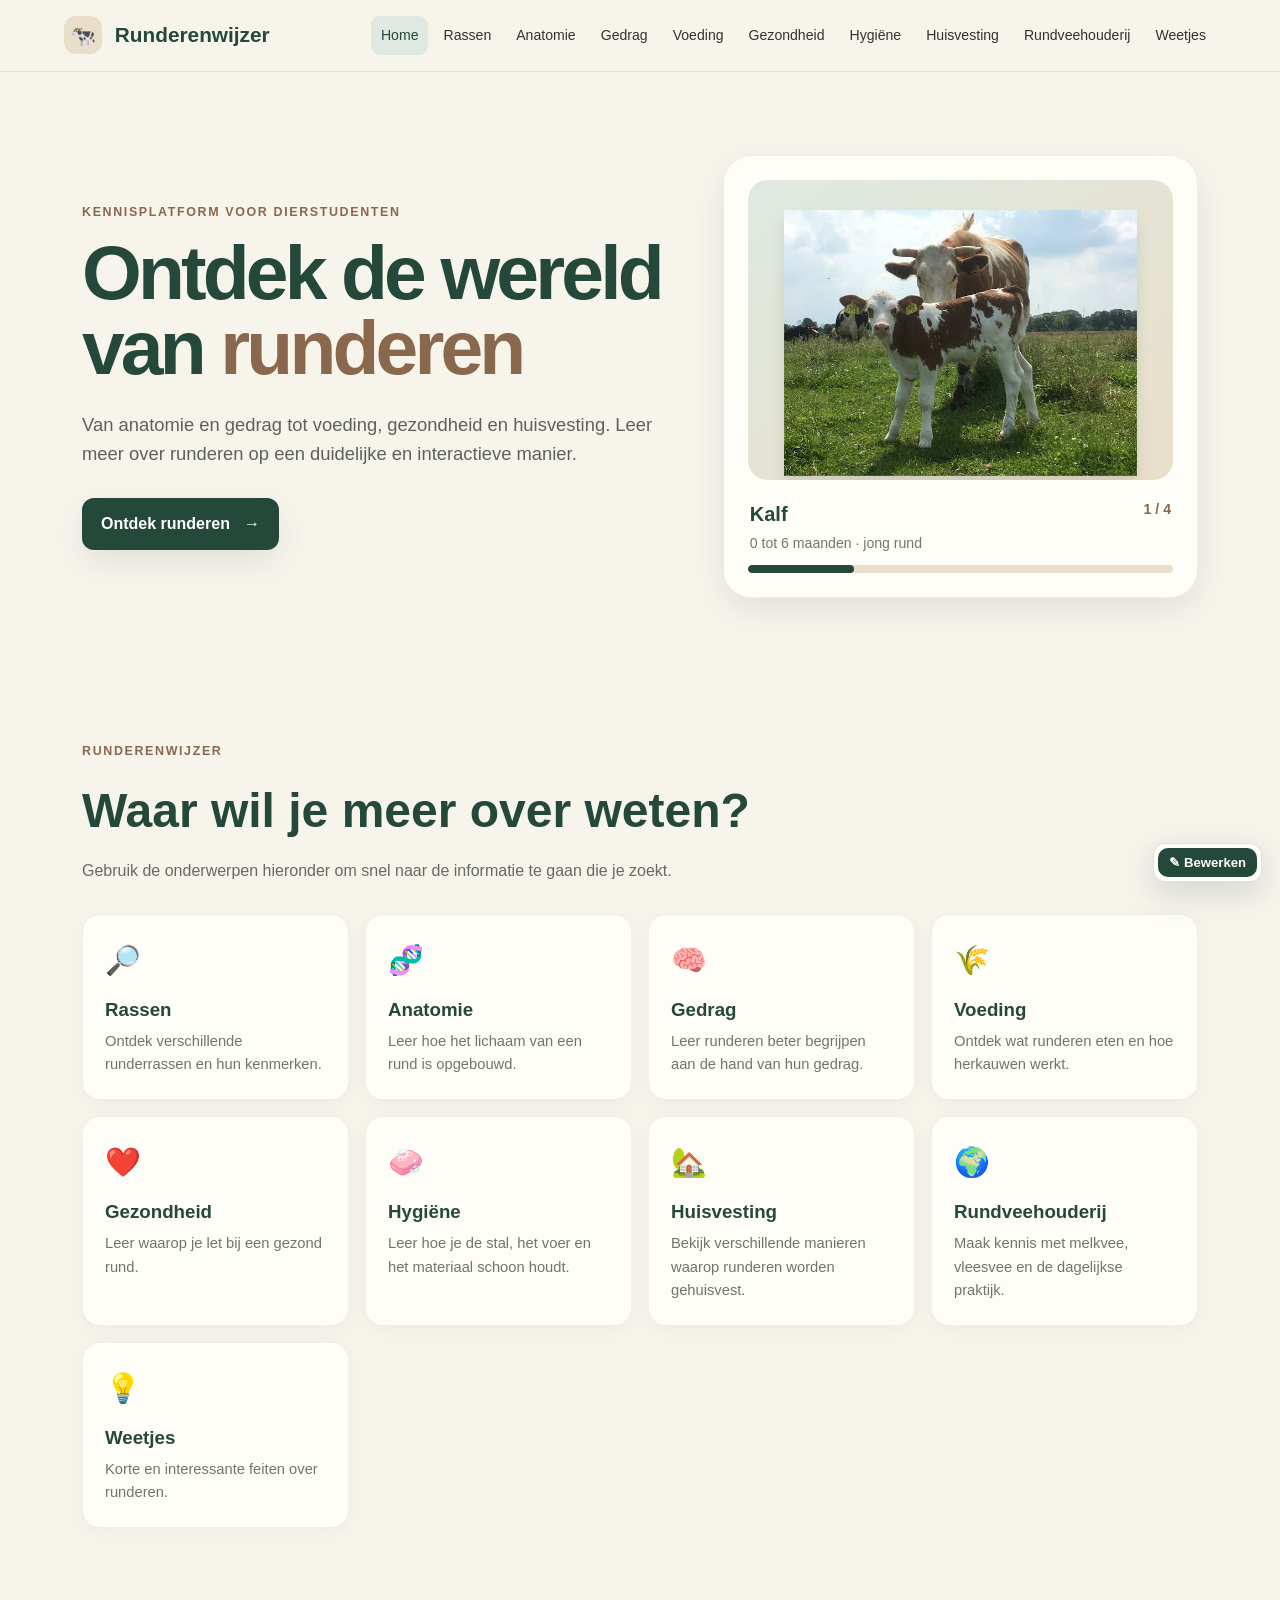
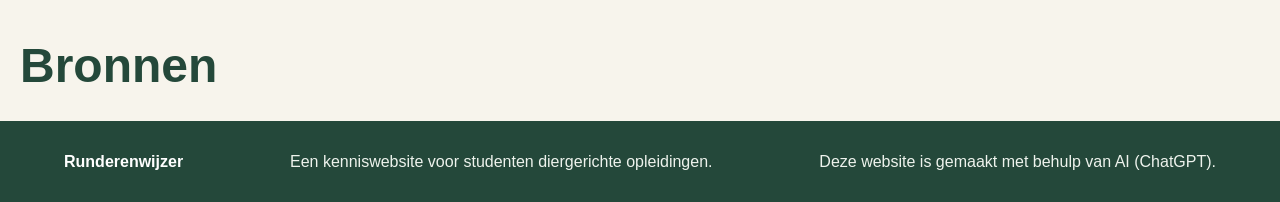
==== commit 64d2a6fc: "Add hygiene page to navigation" ====
--- a/index.html
+++ b/index.html
@@ -16,7 +16,7 @@
       <a href="anatomie.html">Anatomie</a>
       <a href="gedrag.html">Gedrag</a>
       <a href="voeding.html">Voeding</a>
-      <a href="gezondheid.html">Gezondheid</a>
+      <a href="gezondheid.html">Gezondheid</a><a href="hygiene.html">Hygiëne</a>
       <a href="huisvesting.html">Huisvesting</a>
       <a href="rundveehouderij.html">Rundveehouderij</a>
       <a href="weetjes.html">Weetjes</a>
@@ -58,6 +58,7 @@
         <a class="topic-card" href="gedrag.html"><span>🧠</span><h3>Gedrag</h3><p>Leer runderen beter begrijpen aan de hand van hun gedrag.</p></a>
         <a class="topic-card" href="voeding.html"><span>🌾</span><h3>Voeding</h3><p>Ontdek wat runderen eten en hoe herkauwen werkt.</p></a>
         <a class="topic-card" href="gezondheid.html"><span>❤️</span><h3>Gezondheid</h3><p>Leer waarop je let bij een gezond rund.</p></a>
+        <a class="topic-card" href="hygiene.html"><span>🧼</span><h3>Hygiëne</h3><p>Leer hoe je de stal, het voer en het materiaal schoon houdt.</p></a>
         <a class="topic-card" href="huisvesting.html"><span>🏡</span><h3>Huisvesting</h3><p>Bekijk verschillende manieren waarop runderen worden gehuisvest.</p></a>
         <a class="topic-card" href="rundveehouderij.html"><span>🌍</span><h3>Rundveehouderij</h3><p>Maak kennis met melkvee, vleesvee en de dagelijkse praktijk.</p></a>
         <a class="topic-card" href="weetjes.html"><span>💡</span><h3>Weetjes</h3><p>Korte en interessante feiten over runderen.</p></a>
@@ -76,6 +77,6 @@
   <span>Deze website is gemaakt met behulp van AI (ChatGPT).</span>
 </footer>
 
-  <script src="js/script.js?v=16"></script>
+  <script src="js/script.js?v=17"></script>
 </body>
 </html>
